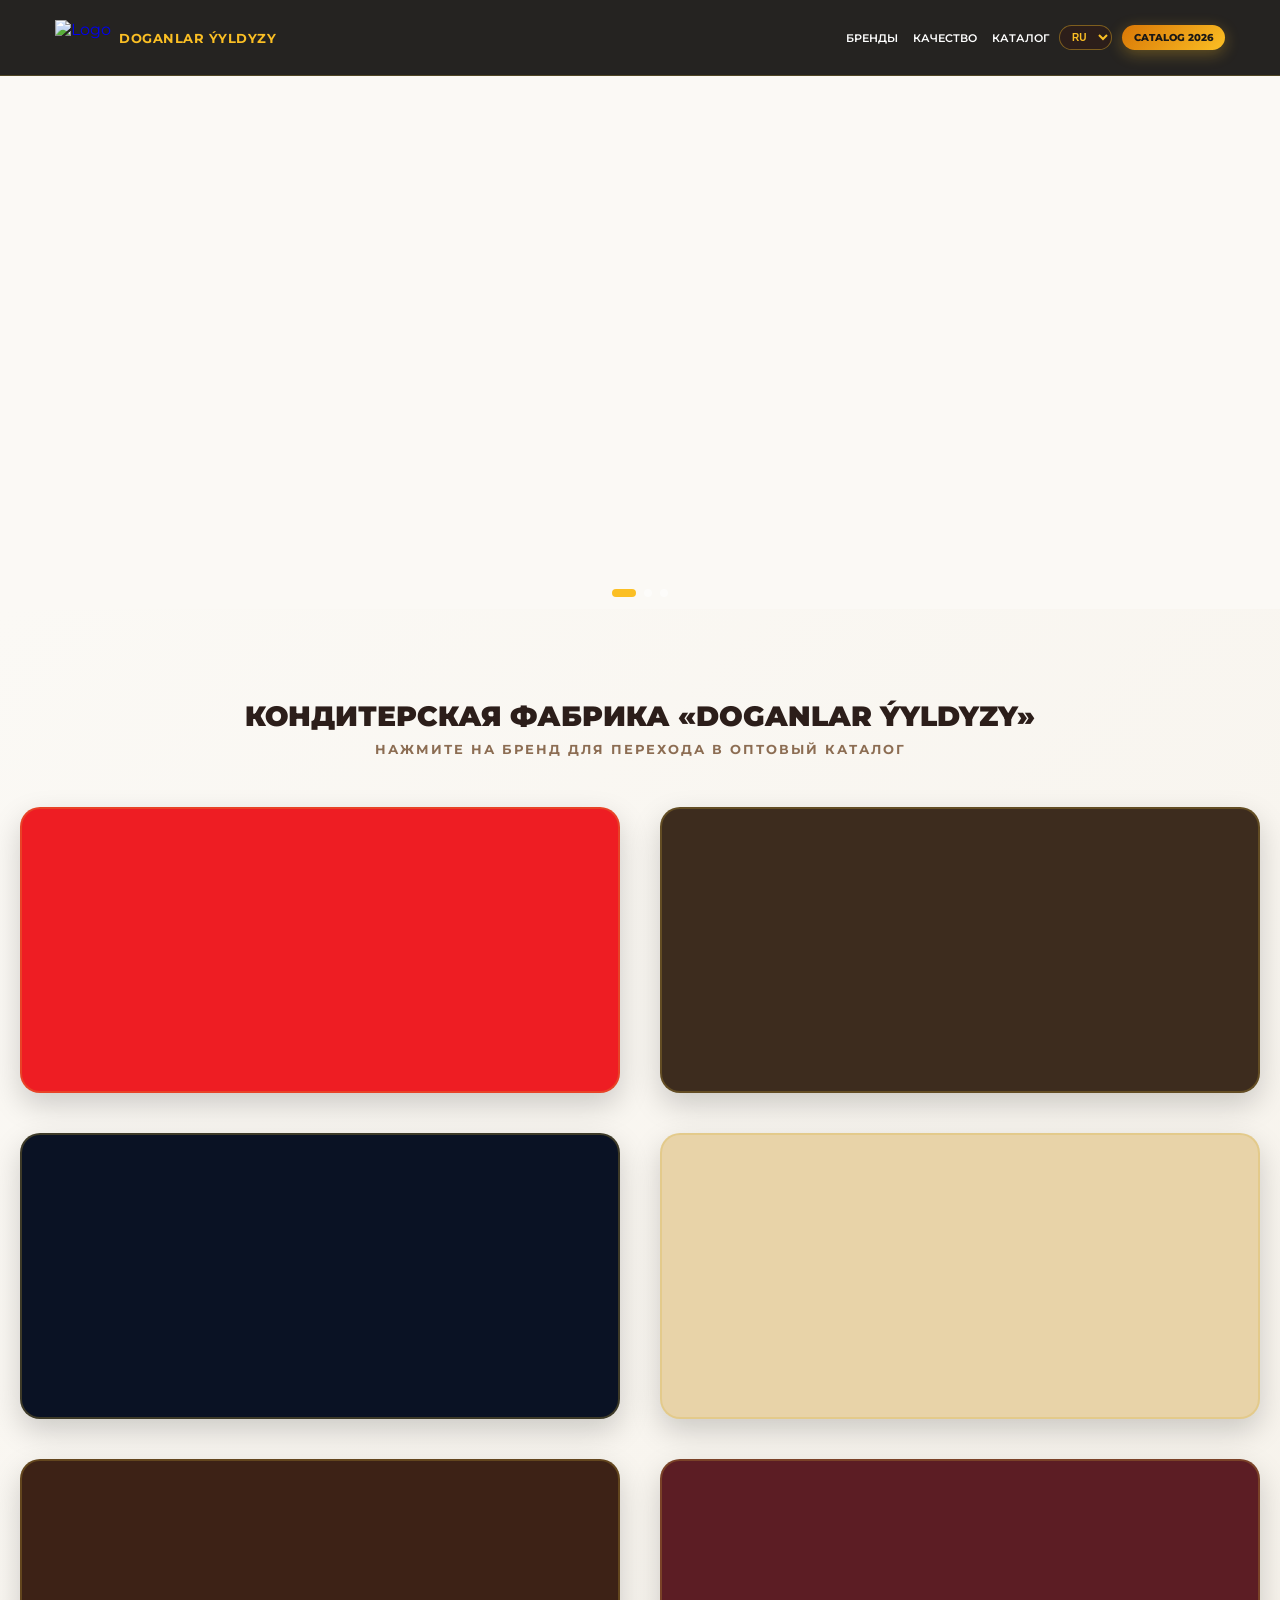
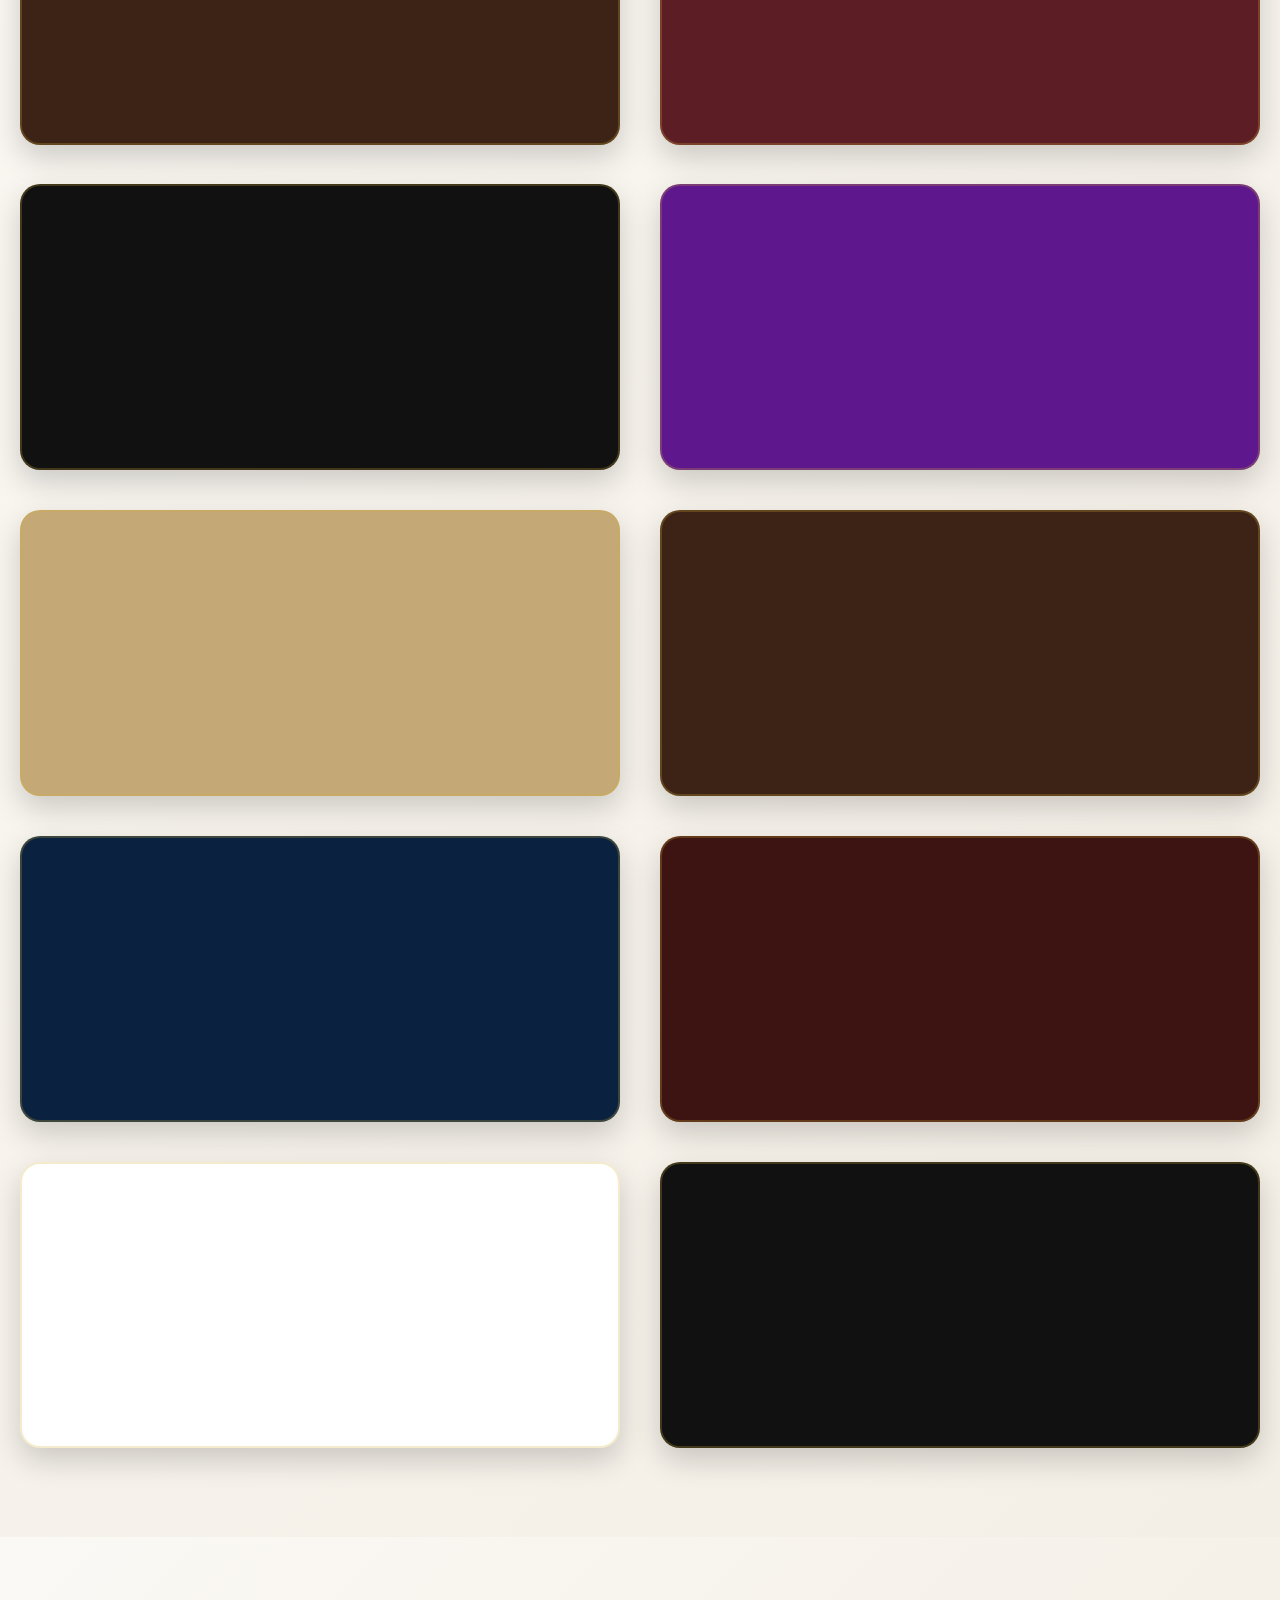
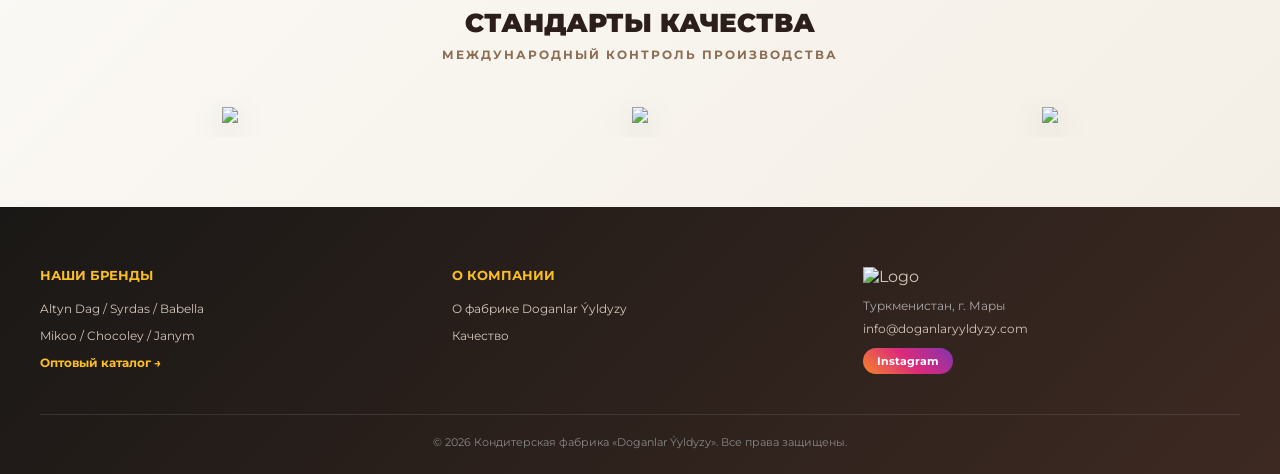
==== index.html @ 832b9fbf "Add files via upload" ====
<!DOCTYPE html>
<html lang="ru">
<head>
    <meta charset="UTF-8">
    <meta name="viewport" content="width=device-width, initial-scale=1.0">
    <title id="meta-title">Doganlar Ýyldyzy — Кондитерская фабрика</title>
    <!-- Swiper CSS -->
    <link rel="stylesheet" href="https://cdn.jsdelivr.net/npm/swiper@11/swiper-bundle.min.css" />
    <style>
        @import url('https://fonts.googleapis.com/css2?family=Montserrat:wght@400;500;600;700;800;900&display=swap');

        * {
            box-sizing: border-box;
            margin: 0;
            padding: 0;
        }

        body {
            font-family: 'Montserrat', sans-serif;
            background-color: #FBF9F5;
            color: #2C1E1A;
            overflow-x: hidden;
            width: 100%;
        }

        /* --- АНИМАЦИИ ГРАДИЕНТОВ --- */
        @keyframes gradientMove {
            0% { background-position: 0% 50%; }
            50% { background-position: 100% 50%; }
            100% { background-position: 0% 50%; }
        }

        .animated-gradient-bg {
            background: linear-gradient(135deg, #1A1816, #3D2922, #2C1E1A, #1F1411) !important;
            background-size: 300% 300% !important;
            animation: gradientMove 10s ease infinite !important;
        }

        .animated-gradient-light {
            background: linear-gradient(135deg, #FBF9F5, #F4EFE6, #EFE7DC, #F7F3EC) !important;
            background-size: 300% 300% !important;
            animation: gradientMove 12s ease infinite !important;
        }

        /* --- ШАПКА --- */
        header {
            position: sticky;
            top: 0;
            z-index: 100;
            background: rgba(26, 24, 22, 0.95);
            backdrop-filter: blur(12px);
            border-bottom: 1px solid rgba(212, 175, 55, 0.25);
            width: 100%;
        }
        .header-container {
            width: 100%;
            max-width: 1200px;
            margin: 0 auto;
            padding: 0 15px;
            height: 75px;
            display: flex;
            align-items: center;
            justify-content: space-between;
        }
        .logo-area {
            display: flex;
            align-items: center;
            gap: 8px;
            text-decoration: none;
        }
        .logo-area img {
            height: 36px !important;
            width: auto !important;
            object-fit: contain;
            transition: transform 0.3s ease;
        }
        .logo-area:hover img {
            transform: scale(1.08) rotate(-2deg);
        }
        .logo-area span {
            font-weight: 700;
            font-size: 13px;
            letter-spacing: 0.5px;
            color: #FBBF24;
            text-transform: uppercase;
        }

        .header-right {
            display: flex;
            align-items: center;
            gap: 10px;
        }

        nav {
            display: flex;
            gap: 15px;
            align-items: center;
        }
        nav a {
            color: #fff;
            text-decoration: none;
            font-size: 11px;
            text-transform: uppercase;
            font-weight: 600;
            transition: color 0.3s ease;
        }
        nav a:hover { color: #FBBF24; }

        @media (max-width: 768px) {
            nav { display: none; } /* Скрываем текстовое меню на телефонах, оставляя лого, язык и кнопку */
            .logo-area span { font-size: 11px; } /* Делаем текст названия компактным на мобилках */
            .header-container { padding: 0 10px; }
        }

        /* Переключатель языков */
        .lang-select {
            background: #2C1E1A;
            color: #FBBF24;
            border: 1px solid rgba(251,191,36,0.4);
            padding: 5px 8px;
            border-radius: 50px;
            font-size: 10px;
            font-weight: bold;
            cursor: pointer;
            outline: none;
            transition: all 0.3s ease;
        }
        .lang-select:hover { border-color: #FBBF24; }

        /* Кнопка скачивания PDF каталога в шапке */
        .catalog-pdf-btn {
            background: linear-gradient(135deg, #D97706, #FBBF24);
            color: #1A1816;
            padding: 6px 12px;
            border-radius: 50px;
            text-decoration: none;
            font-size: 10px;
            font-weight: 800;
            text-transform: uppercase;
            white-space: nowrap;
            transition: all 0.3s ease;
            box-shadow: 0 4px 15px rgba(251, 191, 36, 0.3);
        }
        .catalog-pdf-btn:hover {
            transform: scale(1.05);
            box-shadow: 0 6px 20px rgba(251, 191, 36, 0.5);
        }

        /* --- HERO SLIDER --- */
        .hero-section {
            width: 100%;
            aspect-ratio: 1920 / 800;
            max-height: 700px;
            min-height: 200px;
            position: relative;
            background: transparent !important;
            overflow: hidden;
        }
        .heroSwiper {
            width: 100%;
            height: 100%;
        }
        .hero-slide-img {
            width: 100%;
            height: 100%;
            background-size: cover;
            background-position: 50% center;
            background-repeat: no-repeat;
        }

        .swiper-pagination-bullet {
            background: #ffffff !important;
            opacity: 0.5 !important;
        }
        .swiper-pagination-bullet-active {
            opacity: 1 !important;
            background: #FBBF24 !important;
            width: 24px !important;
            border-radius: 4px !important;
        }

        /* --- СЕТКА БРЕНДОВ (2 В РЯД) --- */
        .brands-section {
            width: 100%;
            padding: 90px 20px;
        }
        .brands-container {
            width: 100%;
            max-width: 1300px;
            margin: 0 auto;
        }
        .brands-title {
            text-align: center;
            font-size: 28px;
            font-weight: 900;
            text-transform: uppercase;
            margin-bottom: 8px;
            color: #2C1E1A;
        }
        .brands-subtitle {
            text-align: center;
            font-size: 13px;
            color: #8C6D53;
            text-transform: uppercase;
            letter-spacing: 2px;
            margin-bottom: 50px;
            font-weight: 700;
        }
        .brands-grid {
            display: grid;
            grid-template-columns: repeat(auto-fit, minmax(520px, 1fr));
            gap: 40px;
            width: 100%;
        }

        @media (max-width: 768px) {
            .brands-grid { grid-template-columns: 1fr; gap: 20px; }
            .hero-section { 
                aspect-ratio: 16 / 9; 
                height: auto;
            }
            .hero-slide-img {
                background-position: 45% center !important; 
            }
            .brands-section {
                padding: 40px 15px !important;
            }
            .brands-subtitle {
                margin-bottom: 25px !important;
            }
            .brands-title {
                font-size: 20px !important;
            }
        }

        .reveal-card {
            opacity: 0;
            transform: translateY(30px) scale(0.97);
            transition: opacity 0.6s cubic-bezier(0.16, 1, 0.3, 1), transform 0.6s cubic-bezier(0.16, 1, 0.3, 1);
            will-change: opacity, transform;
        }
        .reveal-card.active {
            opacity: 1;
            transform: translateY(0) scale(1);
        }

        /* Карточка бренда: пропорция 2.1 : 1 */
        .brand-card-corel {
            width: 100%;
            aspect-ratio: 2.1 / 1;
            position: relative;
            overflow: visible !important;
            text-decoration: none;
            display: flex;
            align-items: center;
            justify-content: center;
            border-radius: 20px;
            box-shadow: 0 12px 30px rgba(0,0,0,0.18);
            border: 2px solid rgba(212, 175, 55, 0.25);
            transition: all 0.4s cubic-bezier(0.165, 0.84, 0.44, 1);
            background-size: cover;
            background-position: center;
            background-repeat: no-repeat;
        }
        .brand-card-corel:hover {
            transform: translateY(-8px) scale(1.02);
            box-shadow: 0 22px 45px rgba(0,0,0,0.35), 0 0 25px rgba(251, 191, 36, 0.25);
            border-color: rgba(251, 191, 36, 0.7);
        }

        /* Фоновые классы брендов */
        .fon-babella { background-image: url('assets/brands/babella-fon.png'); background-color: #EE1D23; }
        .fon-janym { background-image: url('assets/brands/janym-fon.png'); background-color: #3D2C1E; }
        .fon-turkmenistan { background-image: url('assets/brands/turkmenistan-fon.png'); background-color: #0A1224; }
        .fon-akyurek { background-image: url('assets/brands/akyurek-fon.png'); background-color: #E8D3A8; }
        .fon-alyber { background-image: url('assets/brands/alyber-fon.png'); background-color: #3D2216; }
        .fon-merw { background-image: url('assets/brands/merw-fon.png'); background-color: #5C1D24; }
        .fon-altyndag { background-image: url('assets/brands/altyndag-fon.png'); background-color: #111111; }
        .fon-mikoo { background-image: url('assets/brands/mikoo-fon.png'); background-color: #5E178C; }
        .fon-chocoley { background-image: url('assets/brands/chocoley-fon.png'); background-color: #C4A876; }
        .fon-syrdas { background-image: url('assets/brands/syrdas-fon.png'); background-color: #3D2216; }
        .fon-lover { background-image: url('assets/brands/lover-fon.png'); background-color: #3D1412; }
        .fon-syrdaspasta { background-image: url('assets/brands/syrdaspasta-fon.png'); background-color: #0A2240; }
        .fon-morsello { background-image: url('assets/brands/morsello-fon.png'); background-color: #FFFFFF; }
        .fon-karalina { background-image: url('assets/brands/karalina-fon.png'); background-color: #111111; }

        /* Базовые размеры по умолчанию */
        .brand-logo-perf {
            position: absolute;
            height: 42%;
            width: auto;
            left: 8%;
            top: 50%;
            transform: translateY(-50%);
            object-fit: contain;
            transition: transform 0.4s ease;
            z-index: 2;
        }

        .brand-product-perf {
            position: absolute;
            height: 85%;
            width: auto;
            right: -10%; 
            top: 50%;
            transform: translateY(-50%);
            object-fit: contain;
            filter: drop-shadow(0 15px 25px rgba(0,0,0,0.5));
            transition: transform 0.5s cubic-bezier(0.175, 0.885, 0.32, 1.275);
            animation: floatProduct 5s ease-in-out infinite alternate;
            z-index: 3;
        }

        /* --- ТОЧНЫЕ НАСТРОЙКИ РАЗМЕРОВ (COREL) --- */
        a[href*="brand=janym"] .brand-logo-perf { height: 32% !important; left: 6% !important; }
        a[href*="brand=janym"] .brand-product-perf { height: 78% !important; right: -10% !important; }

        a[href*="brand=alyber"] .brand-logo-perf { height: 44% !important; left: 7% !important; }
        a[href*="brand=alyber"] .brand-product-perf { height: 87% !important; right: -12% !important; }

        a[href*="brand=merw"] .brand-logo-perf { height: 50% !important; left: 7% !important; }
        a[href*="brand=merw"] .brand-product-perf { height: 110% !important; right: -12% !important; }

        a[href*="brand=altyndag"] .brand-logo-perf { height: 33% !important; left: 3% !important; }
        a[href*="brand=altyndag"] .brand-product-perf { height: 60% !important; right: -8% !important; }

        a[href*="brand=mikoo"] .brand-logo-perf { height: 65% !important; left: 12% !important; }
        a[href*="brand=mikoo"] .brand-product-perf { height: 105% !important; right: -12% !important; }

        a[href*="brand=chocoley"] .brand-logo-perf { height: 90% !important; left: 0% !important; }
        a[href*="brand=chocoley"] .brand-product-perf { height: 82% !important; right: -12% !important; }

        a[href*="brand=syrdas"]:not([href*="pusta"]) .brand-logo-perf { height: 55% !important; left: 7% !important; }
        a[href*="brand=syrdas"]:not([href*="pusta"]) .brand-product-perf { height: 82% !important; right: -12% !important; }

        a[href*="brand=syrdaspasta"] .brand-logo-perf { height: 38% !important; left: 7% !important; }
        a[href*="brand=syrdaspasta"] .brand-product-perf { height: 82% !important; right: 2% !important; }

        a[href*="brand=lover"] .brand-logo-perf { height: 70% !important; left: 10% !important; }
        a[href*="brand=lover"] .brand-product-perf { height: 70% !important; right: -10% !important; }
        
        a[href*="brand=karalina"] .brand-logo-perf { height: 50% !important; left: 10% !important; }
        a[href*="brand=karalina"] .brand-product-perf { height: 75% !important; right: -15% !important; }


        .brand-card-corel:nth-child(even) .brand-product-perf {
            animation-delay: 1.5s;
        }

        @keyframes floatProduct {
            0% { transform: translateY(-50%) rotate(0deg); }
            50% { transform: translateY(-56%) rotate(1.5deg); }
            100% { transform: translateY(-50%) rotate(0deg); }
        }

        .brand-card-corel:hover .brand-logo-perf {
            transform: translateY(-50%) scale(1.06);
        }
        .brand-card-corel:hover .brand-product-perf {
            transform: translateY(-55%) scale(1.12) rotate(3deg) !important;
        }

        /* --- СЕРТИФИКАТЫ --- */
        .certificates-section {
            width: 100%;
            padding: 70px 20px;
        }
        .cert-card { text-align: center; padding: 10px; }
        .cert-img {
            max-height: 320px;
            width: auto;
            object-fit: contain;
            transition: all 0.4s ease;
            filter: drop-shadow(0 10px 15px rgba(0,0,0,0.15));
            cursor: pointer;
        }
        .cert-card:hover .cert-img {
            transform: translateY(-8px) scale(1.05);
            filter: drop-shadow(0 18px 30px rgba(212, 175, 55, 0.4));
        }

        /* --- ФУТЕР --- */
        footer {
            width: 100%;
            padding: 60px 20px 25px;
            color: #D4C5B9;
        }
        .footer-grid {
            width: 100%;
            max-width: 1200px;
            margin: 0 auto;
            display: grid;
            grid-template-columns: repeat(auto-fit, minmax(220px, 1fr));
            gap: 35px;
            margin-bottom: 35px;
        }
        footer h3 { color: #FBBF24; font-size: 13px; text-transform: uppercase; margin-bottom: 15px; }
        footer ul { list-style: none; }
        footer ul li { margin-bottom: 8px; }
        footer ul li a { color: #D4C5B9; text-decoration: none; font-size: 12px; transition: color 0.3s ease; }
        footer ul li a:hover { color: #fff; }

        .footer-socials {
            display: flex;
            gap: 10px;
            margin-top: 12px;
        }
        .footer-soc-btn {
            display: inline-flex;
            align-items: center;
            justify-content: center;
            padding: 6px 14px;
            border-radius: 50px;
            font-size: 11px;
            font-weight: 700;
            text-decoration: none;
            color: #fff;
            transition: transform 0.3s ease;
        }
        .footer-soc-btn:hover { transform: scale(1.05); }
        .soc-ig { background: linear-gradient(45deg, #F58529, #DD2A7B, #8134AF); }

        .footer-bottom {
            width: 100%;
            max-width: 1200px;
            margin: 0 auto;
            border-top: 1px solid rgba(255,255,255,0.1);
            padding-top: 20px;
            text-align: center;
            font-size: 11px;
            color: #888;
        }
    </style>
</head>
<body>

    <!-- ШАПКА -->
    <header>
        <div class="header-container">
            <a href="#" class="logo-area">
                <img src="assets/logo/factory-main.png" alt="Logo">
                <span>Doganlar Ýyldyzy</span>
            </a>
            
            <div class="header-right">
                <nav>
                    <a href="#brands" data-i18n="nav-brands">Бренды</a>
                    <a href="#certificates" data-i18n="nav-quality">Качество</a>
                    <a href="catalog.html" data-i18n="nav-catalog">Каталог</a>
                </nav>
                <!-- ПЕРЕКЛЮЧАТЕЛЬ ЯЗЫКОВ -->
                <select id="langSwitch" class="lang-select" onchange="changeLanguage(this.value)">
                    <option value="ru">RU</option>
                    <option value="en">EN</option>
                    <option value="tk">TM</option>
                </select>
                <a href="catalog.pdf" download class="catalog-pdf-btn" data-i18n="btn-catalog">Catalog 2026</a>
            </div>
        </div>
    </header>

    <!-- HERO SLIDER -->
    <section class="hero-section">
        <div class="swiper heroSwiper">
            <div class="swiper-wrapper">
                <div class="swiper-slide" style="padding: 0;">
                    <div class="hero-slide-img" style="background-image: url('assets/banner/banner-1.jpg');"></div>
                </div>
                <div class="swiper-slide" style="padding: 0;">
                    <div class="hero-slide-img" style="background-image: url('assets/banner/banner-2.jpg');"></div>
                </div>
                <div class="swiper-slide" style="padding: 0;">
                    <div class="hero-slide-img" style="background-image: url('assets/banner/banner-3.jpg');"></div>
                </div>
            </div>
            <div class="swiper-pagination"></div>
        </div>
    </section>

    <!-- СУББРЕНДЫ (ВСЕ 14 БРЕНДОВ) -->
    <section id="brands" class="brands-section animated-gradient-light">
        <div class="brands-container">
            <h2 class="brands-title" data-i18n="main-title">Кондитерская фабрика «Doganlar Ýyldyzy»</h2>
            <p class="brands-subtitle" data-i18n="main-subtitle">Нажмите на бренд для перехода в оптовый каталог</p>
            
            <div class="brands-grid">
                
                <!-- 1. Babella -->
                <a href="catalog.html?brand=babella" class="brand-card-corel reveal-card fon-babella">
                    <img src="assets/brands/babella-logo.png" alt="Babella" class="brand-logo-perf" onerror="this.style.display='none'">
                    <img src="assets/brands/babella-product.png" alt="Babella Product" class="brand-product-perf" onerror="this.style.display='none'">
                </a>

                <!-- 2. Janym -->
                <a href="catalog.html?brand=janym" class="brand-card-corel reveal-card fon-janym">
                    <img src="assets/brands/janym-logo.png" alt="Janym" class="brand-logo-perf" onerror="this.style.display='none'">
                    <img src="assets/brands/janym-product.png" alt="Janym Product" class="brand-product-perf" onerror="this.style.display='none'">
                </a>

                <!-- 3. Türkmenistan -->
                <a href="catalog.html?brand=turkmenistan" class="brand-card-corel reveal-card fon-turkmenistan">
                    <img src="assets/brands/turkmenistan-logo.png" alt="Türkmenistan" class="brand-logo-perf" onerror="this.style.display='none'">
                    <img src="assets/brands/turkmenistan-product.png" alt="Türkmenistan Product" class="brand-product-perf" onerror="this.style.display='none'">
                </a>

                <!-- 4. Akýürek -->
                <a href="catalog.html?brand=akyurek" class="brand-card-corel reveal-card fon-akyurek">
                    <img src="assets/brands/akyurek-logo.png" alt="Akýürek" class="brand-logo-perf" onerror="this.style.display='none'">
                    <img src="assets/brands/akyurek-product.png" alt="Akýürek Product" class="brand-product-perf" onerror="this.style.display='none'">
                </a>

                <!-- 5. Alyber! -->
                <a href="catalog.html?brand=alyber" class="brand-card-corel reveal-card fon-alyber">
                    <img src="assets/brands/alyber-logo.png" alt="Alyber" class="brand-logo-perf" onerror="this.style.display='none'">
                    <img src="assets/brands/alyber-product.png" alt="Alyber Product" class="brand-product-perf" onerror="this.style.display='none'">
                </a>

                <!-- 6. Merw -->
                <a href="catalog.html?brand=merw" class="brand-card-corel reveal-card fon-merw">
                    <img src="assets/brands/merw-logo.png" alt="Merw" class="brand-logo-perf" onerror="this.style.display='none'">
                    <img src="assets/brands/merw-product.png" alt="Merw Product" class="brand-product-perf" onerror="this.style.display='none'">
                </a>

                <!-- 7. Altyn Dag -->
                <a href="catalog.html?brand=altyndag" class="brand-card-corel reveal-card fon-altyndag">
                    <img src="assets/brands/altyndag-logo.png" alt="Altyn Dag" class="brand-logo-perf" onerror="this.style.display='none'">
                    <img src="assets/brands/altyndag-product.png" alt="Altyn Dag Product" class="brand-product-perf" onerror="this.style.display='none'">
                </a>

                <!-- 8. Mikoo -->
                <a href="catalog.html?brand=mikoo" class="brand-card-corel reveal-card fon-mikoo">
                    <img src="assets/brands/mikoo-logo.png" alt="Mikoo" class="brand-logo-perf" onerror="this.style.display='none'">
                    <img src="assets/brands/mikoo-product.png" alt="Mikoo Product" class="brand-product-perf" onerror="this.style.display='none'">
                </a>

                <!-- 9. Chocoley -->
                <a href="catalog.html?brand=chocoley" class="brand-card-corel reveal-card fon-chocoley">
                    <img src="assets/brands/chocoley-logo.png" alt="Chocoley" class="brand-logo-perf" onerror="this.style.display='none'">
                    <img src="assets/brands/chocoley-product.png" alt="Chocoley Product" class="brand-product-perf" onerror="this.style.display='none'">
                </a>

                <!-- 10. Syrdas (Chocolate) -->
                <a href="catalog.html?brand=syrdas" class="brand-card-corel reveal-card fon-syrdas">
                    <img src="assets/brands/syrdas-logo.png" alt="Syrdas" class="brand-logo-perf" onerror="this.style.display='none'">
                    <img src="assets/brands/syrdas-product.png" alt="Syrdas Product" class="brand-product-perf" onerror="this.style.display='none'">
                </a>

                <!-- 11. Syrdas (Pasta) -->
                <a href="catalog.html?brand=syrdaspasta" class="brand-card-corel reveal-card fon-syrdaspasta">
                    <img src="assets/brands/syrdaspasta-logo.png" alt="Syrdas Pasta" class="brand-logo-perf" onerror="this.style.display='none'">
                    <img src="assets/brands/syrdaspasta-product.png" alt="Syrdas Pasta Product" class="brand-product-perf" onerror="this.style.display='none'">
                </a>

                <!-- 12. Lover -->
                <a href="catalog.html?brand=lover" class="brand-card-corel reveal-card fon-lover">
                    <img src="assets/brands/lover-logo.png" alt="Lover" class="brand-logo-perf" onerror="this.style.display='none'">
                    <img src="assets/brands/lover-product.png" alt="Lover Product" class="brand-product-perf" onerror="this.style.display='none'">
                </a>

                <!-- 13. Morsello -->
                <a href="catalog.html?brand=morsello" class="brand-card-corel reveal-card fon-morsello">
                    <img src="assets/brands/morsello-logo.png" alt="Morsello" class="brand-logo-perf" onerror="this.style.display='none'">
                    <img src="assets/brands/morsello-product.png" alt="Morsello Product" class="brand-product-perf" onerror="this.style.display='none'">
                </a>

                <!-- 14. Karalina -->
                <a href="catalog.html?brand=karalina" class="brand-card-corel reveal-card fon-karalina">
                    <img src="assets/brands/karalina-logo.png" alt="Karalina" class="brand-logo-perf" onerror="this.style.display='none'">
                    <img src="assets/brands/karalina-product.png" alt="Karalina Product" class="brand-product-perf" onerror="this.style.display='none'">
                </a>

            </div>
        </div>
    </section>

    <!-- СЕРТИФИКАТЫ -->
    <section id="certificates" class="certificates-section animated-gradient-light">
        <div style="width: 100%; max-width: 1200px; margin: 0 auto; text-align: center;">
            <h2 style="font-size: 26px; font-weight: 900; text-transform: uppercase; margin-bottom: 8px; color: #2C1E1A;" data-i18n="cert-title">Стандарты качества</h2>
            <p style="color: #8C6D53; font-size: 12px; text-transform: uppercase; letter-spacing: 2px; margin-bottom: 35px; font-weight: 700;" data-i18n="cert-subtitle">Международный контроль производства</p>
            
            <div class="swiper certSwiper">
                <div class="swiper-wrapper">
                    <script>
                        for(let i=1; i<=11; i++) {
                            document.write(`<div class="swiper-slide"><div class="cert-card"><img src="assets/sertificates/cert-${i}.png" class="cert-img" onclick="openCertModal(this.src)"></div></div>`);
                        }
                    </script>
                </div>
            </div>
        </div>
    </section>

    <!-- МОДАЛЬНОЕ ОКНО ДЛЯ СЕРТИФИКАТОВ -->
    <div id="certModal" style="position: fixed; inset: 0; z-index: 9999; background: rgba(0,0,0,0.85); backdrop-filter: blur(5px); display: none; align-items: center; justify-content: center; padding: 20px;" onclick="closeCertModal()">
        <div style="position: relative; max-width: 900px; max-height: 90vh; padding: 20px; background: #1A1816; border: 1px solid rgba(251,191,36,0.4); border-radius: 16px; display: flex; flex-direction: column; align-items: center;" onclick="event.stopPropagation()">
            <button onclick="closeCertModal()" style="position: absolute; top: 10px; right: 15px; color: #FBBF24; background: none; border: none; font-size: 28px; font-weight: bold; cursor: pointer;">&times;</button>
            <img id="modalCertImg" src="" style="max-height: 80vh; width: auto; border-radius: 8px;">
        </div>
    </div>

    <!-- ФУТЕР -->
    <footer class="animated-gradient-bg">
        <div class="footer-grid">
            <div>
                <h3 data-i18n="footer-brands">Наши Бренды</h3>
                <ul>
                    <li><a href="catalog.html">Altyn Dag / Syrdas / Babella</a></li>
                    <li><a href="catalog.html">Mikoo / Chocoley / Janym</a></li>
                    <li><a href="catalog.html" style="color: #FBBF24; font-weight: bold;" data-i18n="footer-catalog-link">Оптовый каталог →</a></li>
                </ul>
            </div>
            <div>
                <h3 data-i18n="footer-company">О Компании</h3>
                <ul>
                    <li><a href="#" data-i18n="footer-about">О фабрике Doganlar Ýyldyzy</a></li>
                    <li><a href="#certificates" data-i18n="nav-quality">Сертификаты качества</a></li>
                </ul>
            </div>
            <div>
                <img src="assets/logo/factory-main.png" alt="Logo" style="height: 30px; margin-bottom: 12px;">
                <p style="font-size: 12px; color: #aaa; margin-bottom: 8px;" data-i18n="footer-address">Туркменистан, г. Мары</p>
                <p style="font-size: 12px; margin-bottom: 8px;"><a href="mailto:info@doganlaryyldyzy.com" style="color: #D4C5B9; text-decoration: none;">info@doganlaryyldyzy.com</a></p>
                
                <div class="footer-socials">
                    <a href="https://instagram.com" target="_blank" class="footer-soc-btn soc-ig">Instagram</a>
                </div>
            </div>
        </div>
        <div class="footer-bottom" data-i18n="footer-rights">
            © 2026 Кондитерская фабрика «Doganlar Ýyldyzy». Все права защищены.
        </div>
    </footer>

    <!-- Swiper JS -->
    <script src="https://cdn.jsdelivr.net/npm/swiper@11/swiper-bundle.min.js"></script>
    <script>
        const translations = {
            ru: {
                "nav-brands": "Бренды", "nav-quality": "Качество", "nav-catalog": "Каталог", "btn-catalog": "Catalog 2026",
                "main-title": "Кондитерская фабрика «Doganlar Ýyldyzy»", "main-subtitle": "Нажмите на бренд для перехода в оптовый каталог",
                "cert-title": "Стандарты качества", "cert-subtitle": "Международный контроль производства",
                "footer-brands": "Наши Бренды", "footer-catalog-link": "Оптовый каталог →", "footer-company": "О Компании",
                "footer-about": "О фабрике Doganlar Ýyldyzy", "footer-address": "Туркменистан, г. Мары",
                "footer-rights": "© 2026 Кондитерская фабрика «Doganlar Ýyldyzy». Все права защищены."
            },
            en: {
                "nav-brands": "Brands", "nav-quality": "Quality", "nav-catalog": "Catalog", "btn-catalog": "Catalog 2026",
                "main-title": "Confectionery Factory «Doganlar Ýyldyzy»", "main-subtitle": "Click on a brand to open the wholesale catalog",
                "cert-title": "Quality Standards", "cert-subtitle": "International Production Control",
                "footer-brands": "Our Brands", "footer-catalog-link": "Wholesale Catalog →", "footer-company": "About Company",
                "footer-about": "About Doganlar Ýyldyzy Factory", "footer-address": "Turkmenistan, Mary city",
                "footer-rights": "© 2026 Confectionery Factory «Doganlar Ýyldyzy». All rights reserved."
            },
            tk: {
                "nav-brands": "Brendler", "nav-quality": "Hili", "nav-catalog": "Katalog", "btn-catalog": "Catalog 2026",
                "main-title": "«Doganlar Ýyldyzy» Konditer Fabrigi", "main-subtitle": "Lomaý katalogyna geçmek üçin brend basyň",
                "cert-title": "Hilli Standartlary", "cert-subtitle": "Halkara Onümçilik Gözegçiligi",
                "footer-brands": "Brendlerimiz", "footer-catalog-link": "Lomaý Katalog →", "footer-company": "Kompaniya Hakynda",
                "footer-about": "Doganlar Ýyldyzy fabrigi barada", "footer-address": "Türkmenistan, Mary ş.",
                "footer-rights": "© 2026 «Doganlar Ýyldyzy» Konditer Fabrigi. Ähli hukuklar goralan."
            }
        };

        function changeLanguage(lang) {
            localStorage.setItem('site-lang', lang);
            document.querySelectorAll('[data-i18n]').forEach(el => {
                const key = el.getAttribute('data-i18n');
                if (translations[lang] && translations[lang][key]) {
                    el.textContent = translations[lang][key];
                }
            });
            document.getElementById('langSwitch').value = lang;
        }

        new Swiper('.heroSwiper', {
            loop: true,
            autoplay: { delay: 4500, disableOnInteraction: false },
            pagination: { el: '.swiper-pagination', clickable: true },
            speed: 800,
        });

        new Swiper('.certSwiper', {
            loop: true,
            autoplay: { delay: 3000, disableOnInteraction: false },
            slidesPerView: 1,
            spaceBetween: 20,
            breakpoints: {
                640: { slidesPerView: 2, spaceBetween: 20 },
                1024: { slidesPerView: 3, spaceBetween: 30 },
            },
            speed: 600,
        });

        // Модальное окно сертификатов
        function openCertModal(src) { document.getElementById('modalCertImg').src = src; document.getElementById('certModal').style.display = 'flex'; }
        function closeCertModal() { document.getElementById('certModal').style.display = 'none'; }

        document.addEventListener("DOMContentLoaded", function () {
            const savedLang = localStorage.getItem('site-lang') || 'ru';
            changeLanguage(savedLang);

            const observer = new IntersectionObserver((entries) => {
                entries.forEach((entry, index) => {
                    if (entry.isIntersecting) {
                        setTimeout(() => {
                            entry.target.classList.add('active');
                        }, (index % 2) * 100); 
                    }
                });
            }, {
                threshold: 0.15
            });

            document.querySelectorAll('.reveal-card').forEach((card) => {
                observer.observe(card);
            });
        });
    </script>
</body>
</html>
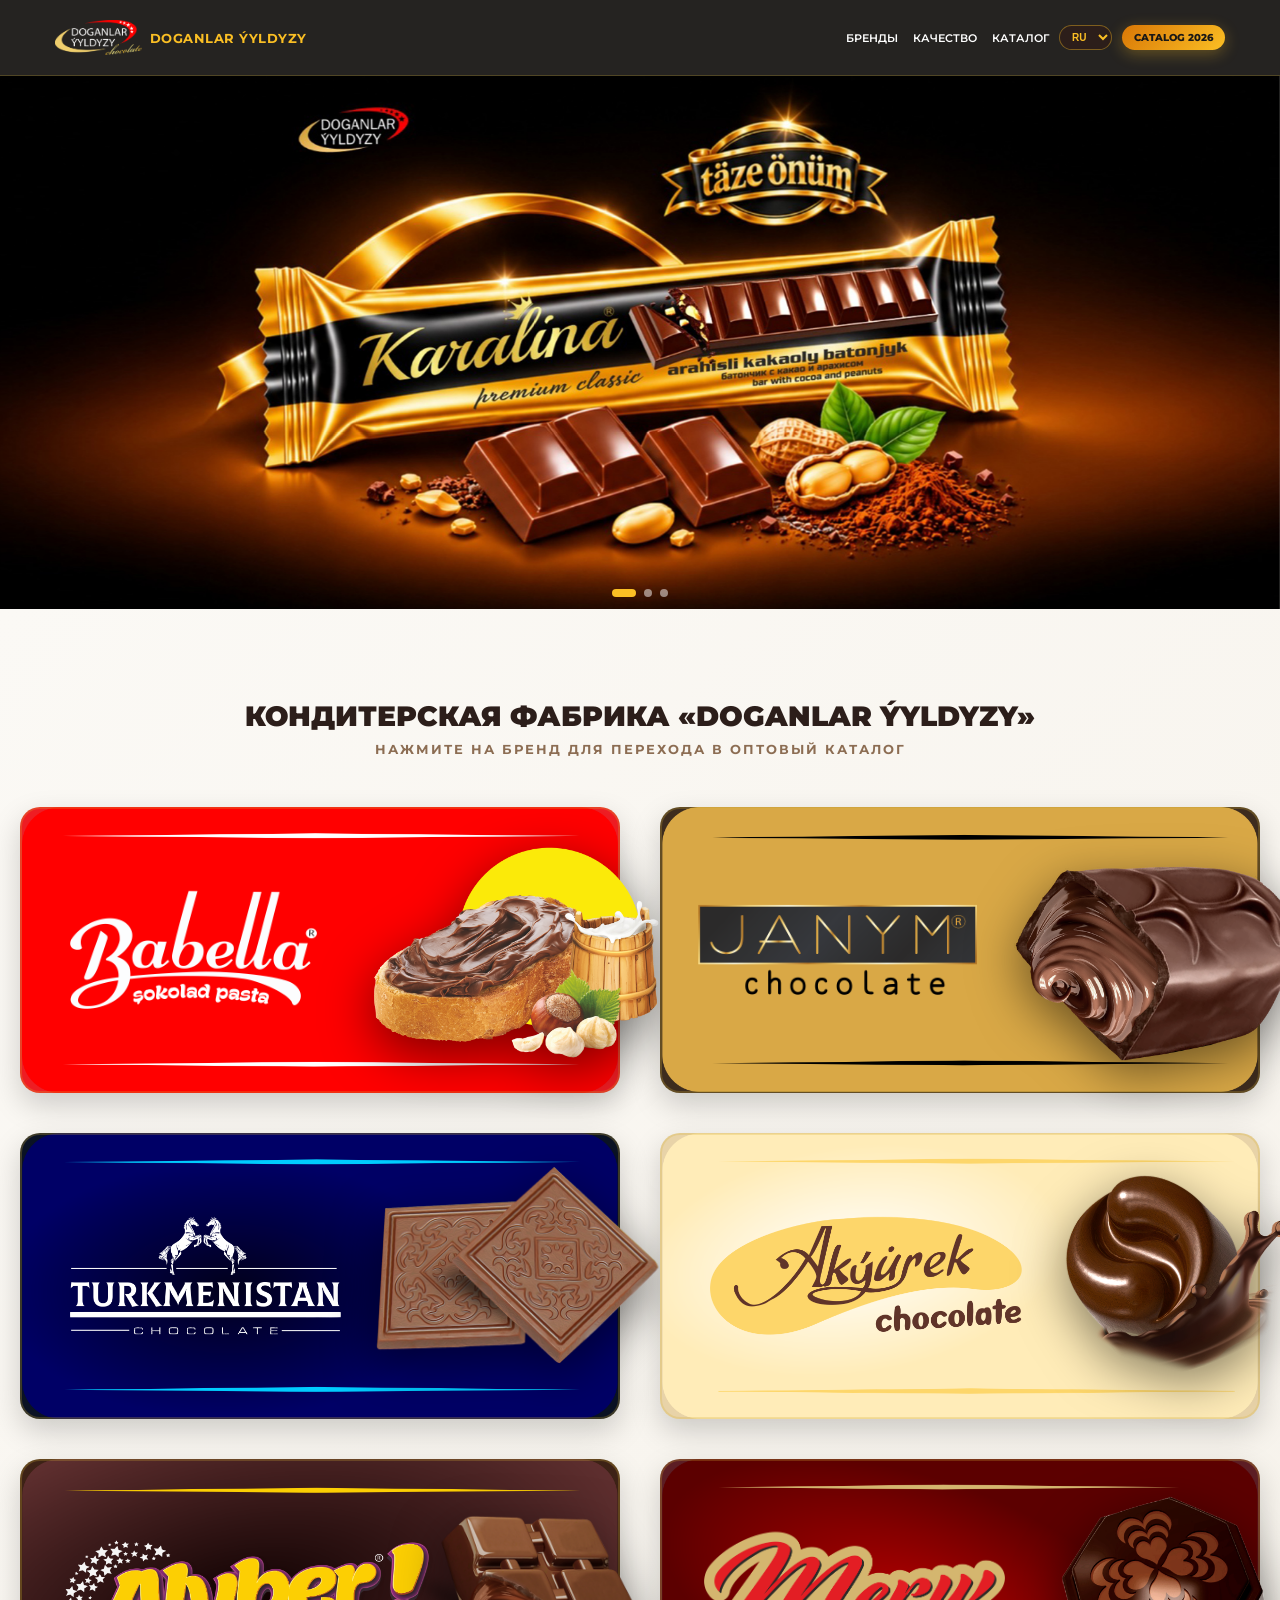
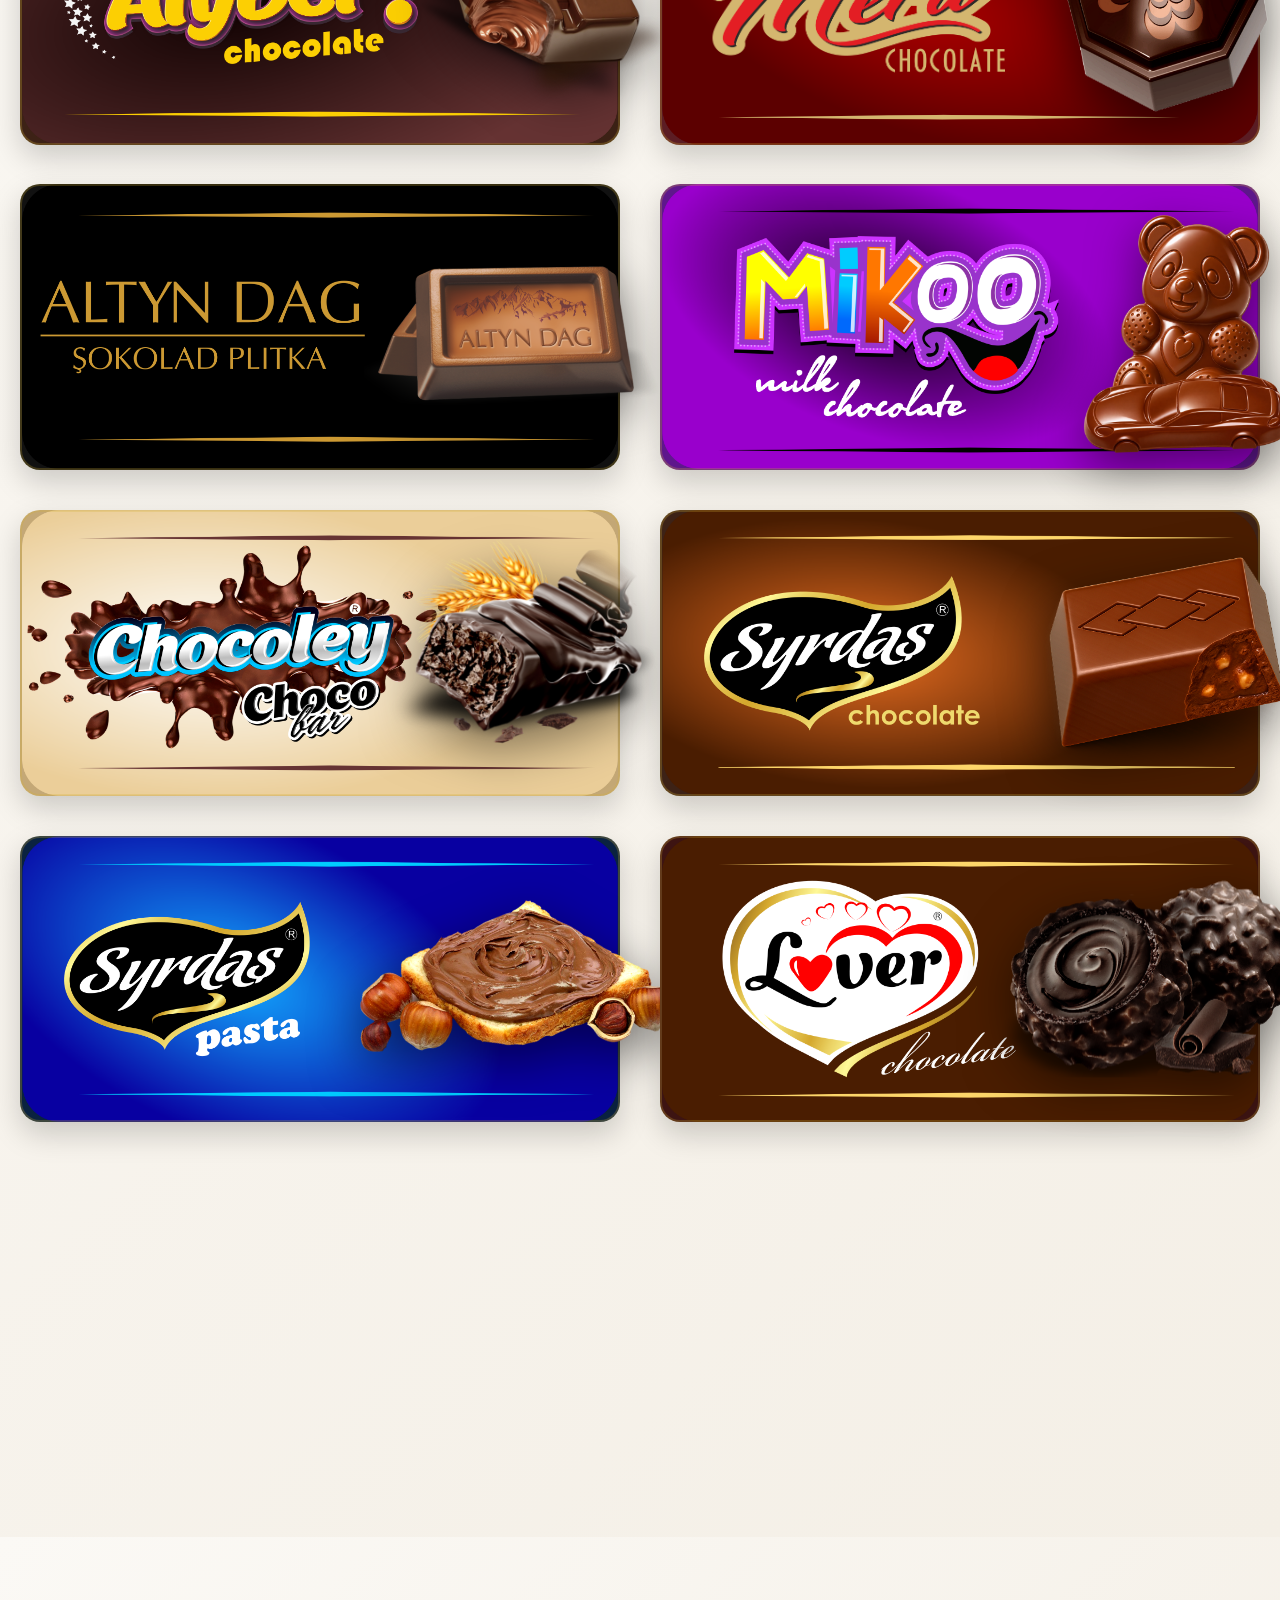
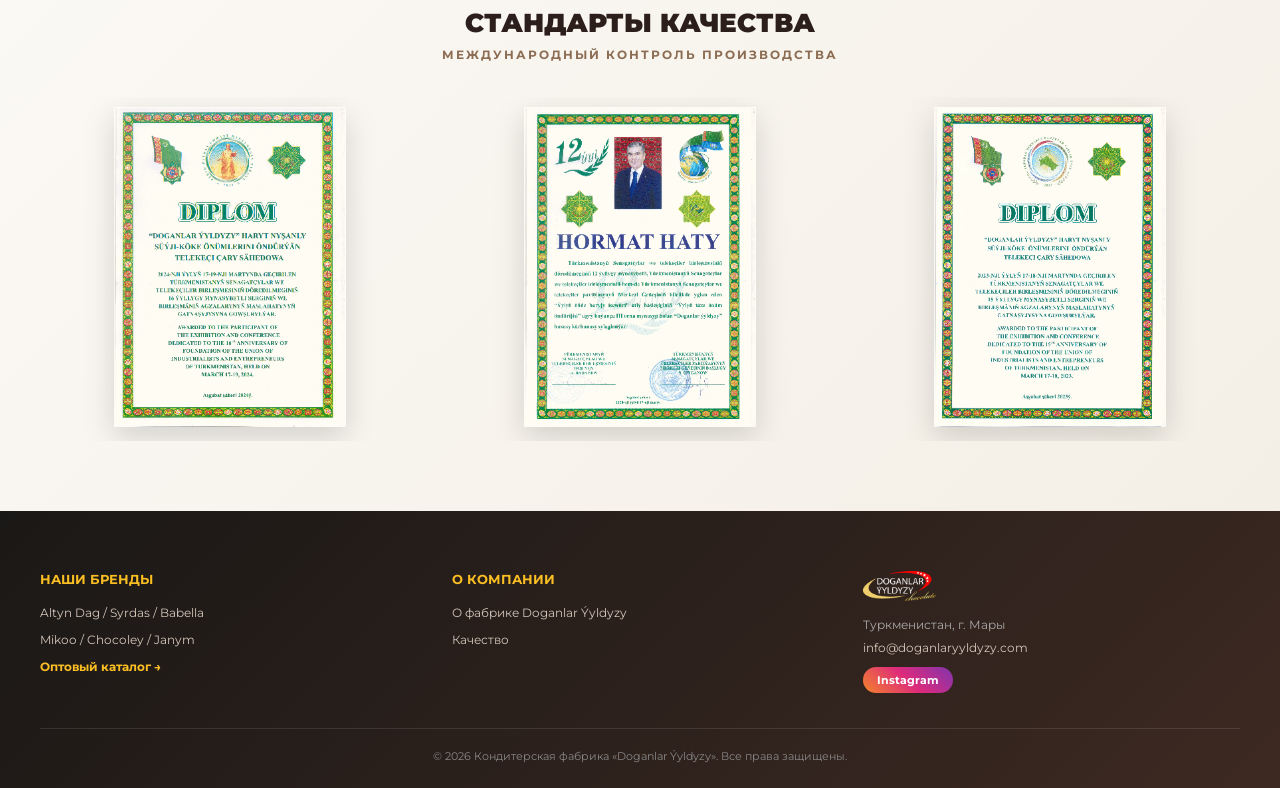
==== commit ad5316b8: "Update index.html" ====
--- a/index.html
+++ b/index.html
@@ -2,6 +2,11 @@
 <html lang="ru">
 <head>
     <meta charset="UTF-8">
+    <link rel="icon" type="image/png" href="assets/logo/factory-main.png">
+    <!-- Иконка для вкладок браузера -->
+<link rel="icon" type="image/png" sizes="32x32" href="assets/logo/favicon.png">
+<!-- Иконка для закладок на iPhone / Android -->
+<link rel="apple-touch-icon" href="assets/logo/favicon.png">
     <meta name="viewport" content="width=device-width, initial-scale=1.0">
     <title id="meta-title">Doganlar Ýyldyzy — Кондитерская фабрика</title>
     <!-- Swiper CSS -->
@@ -718,4 +723,4 @@
         });
     </script>
 </body>
-</html>+</html>
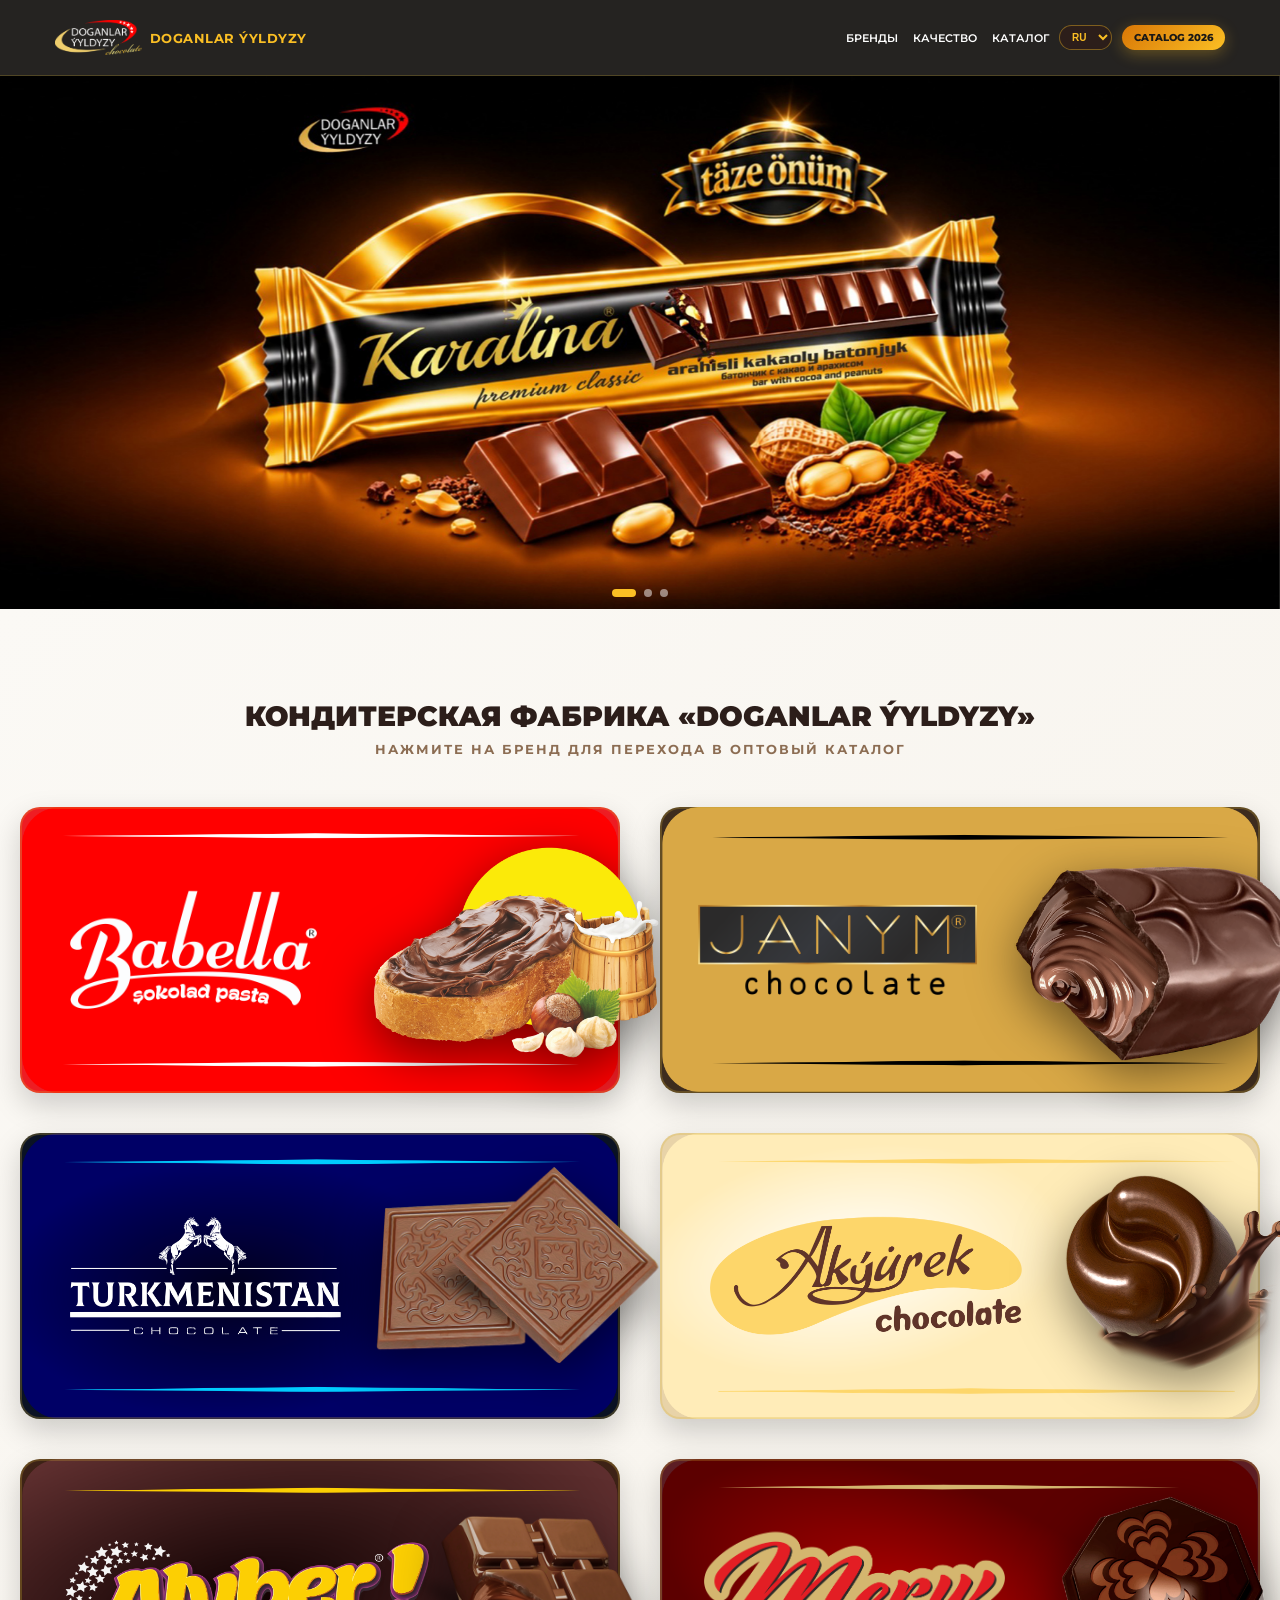
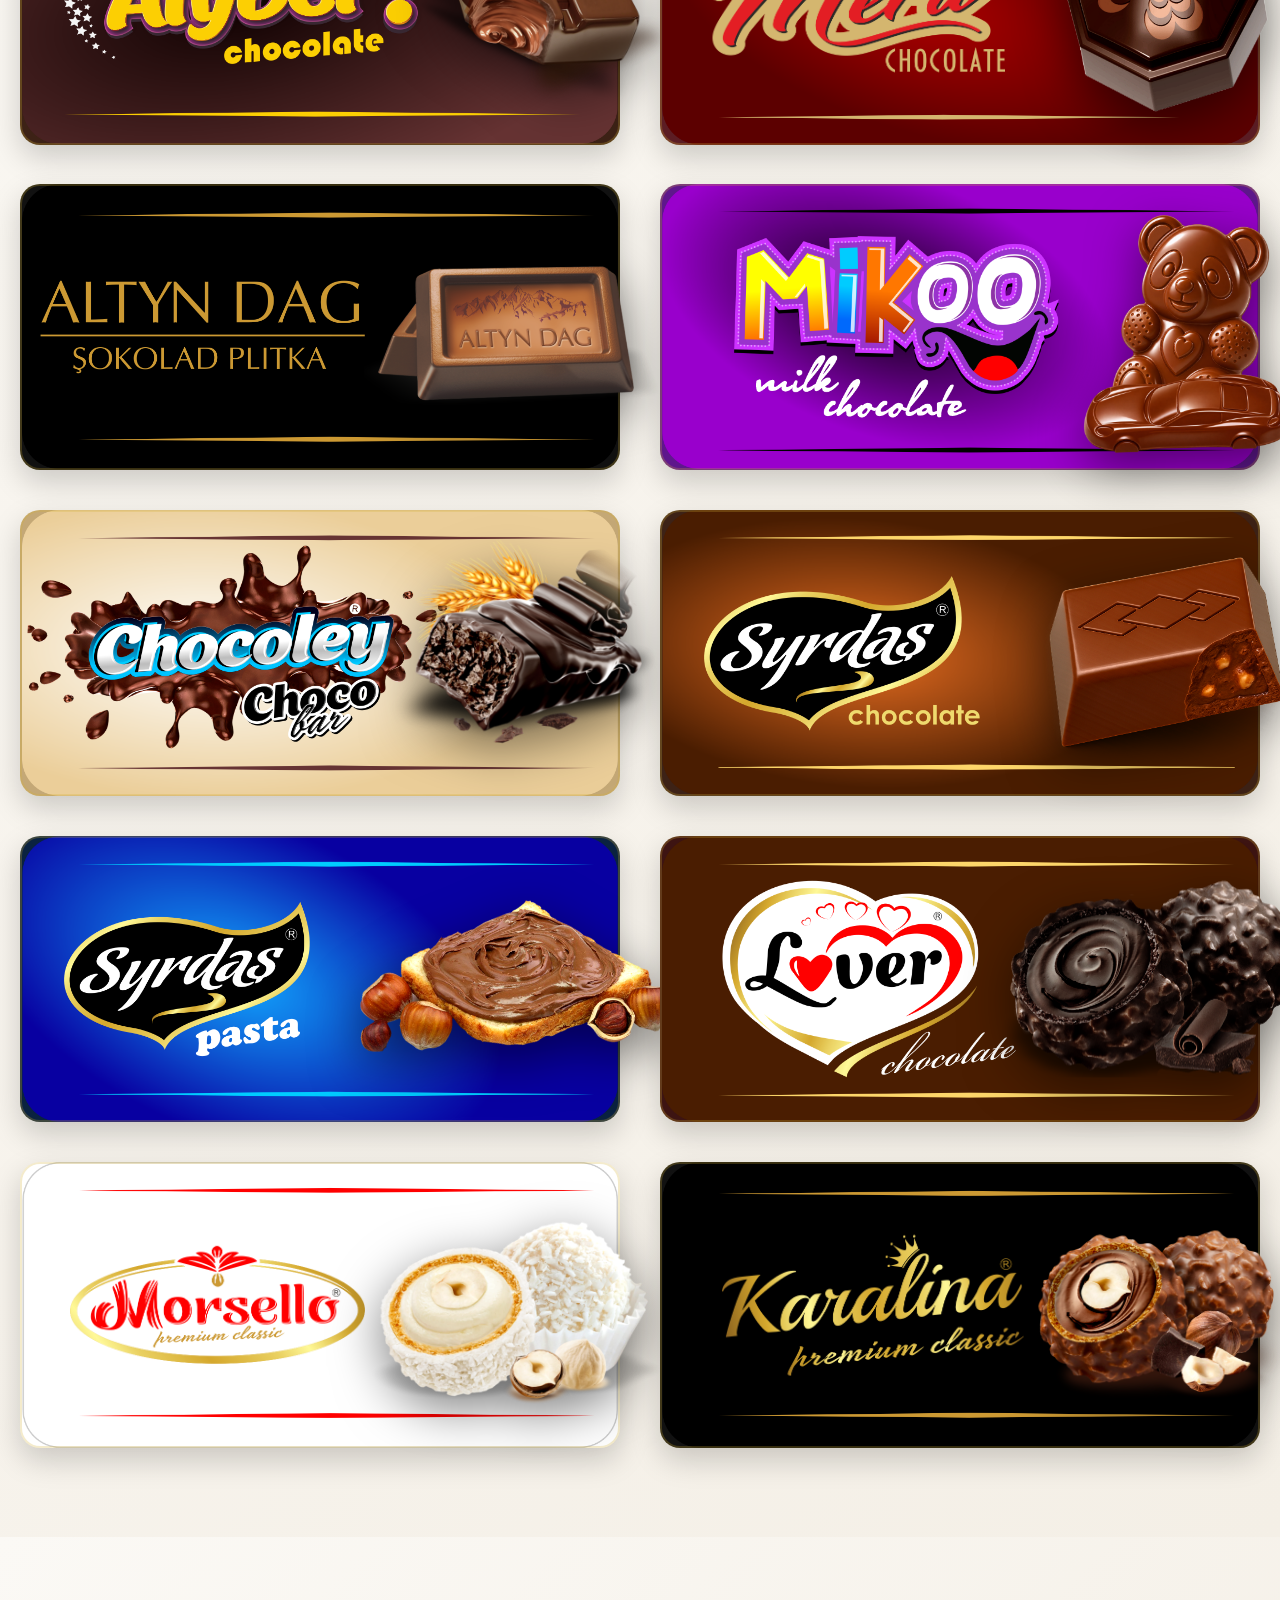
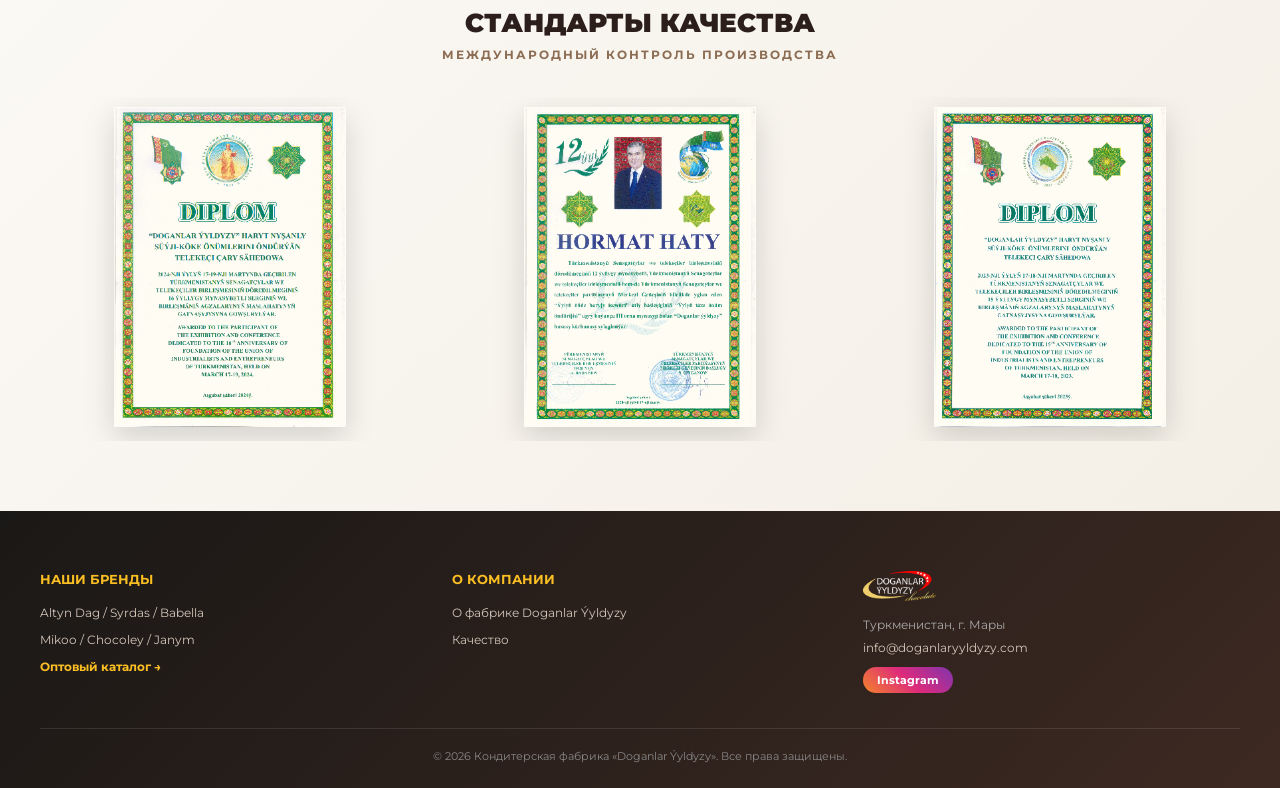
==== commit aeaeb51d: "Update index.html" ====
--- a/index.html
+++ b/index.html
@@ -628,8 +628,8 @@
                 <p style="font-size: 12px; margin-bottom: 8px;"><a href="mailto:info@doganlaryyldyzy.com" style="color: #D4C5B9; text-decoration: none;">info@doganlaryyldyzy.com</a></p>
                 
                 <div class="footer-socials">
-                    <a href="https://instagram.com" target="_blank" class="footer-soc-btn soc-ig">Instagram</a>
-                </div>
+    <a href="https://www.instagram.com/doganlar_yyldyzy" target="_blank" class="footer-soc-btn soc-ig">Instagram</a>
+</div>
             </div>
         </div>
         <div class="footer-bottom" data-i18n="footer-rights">
